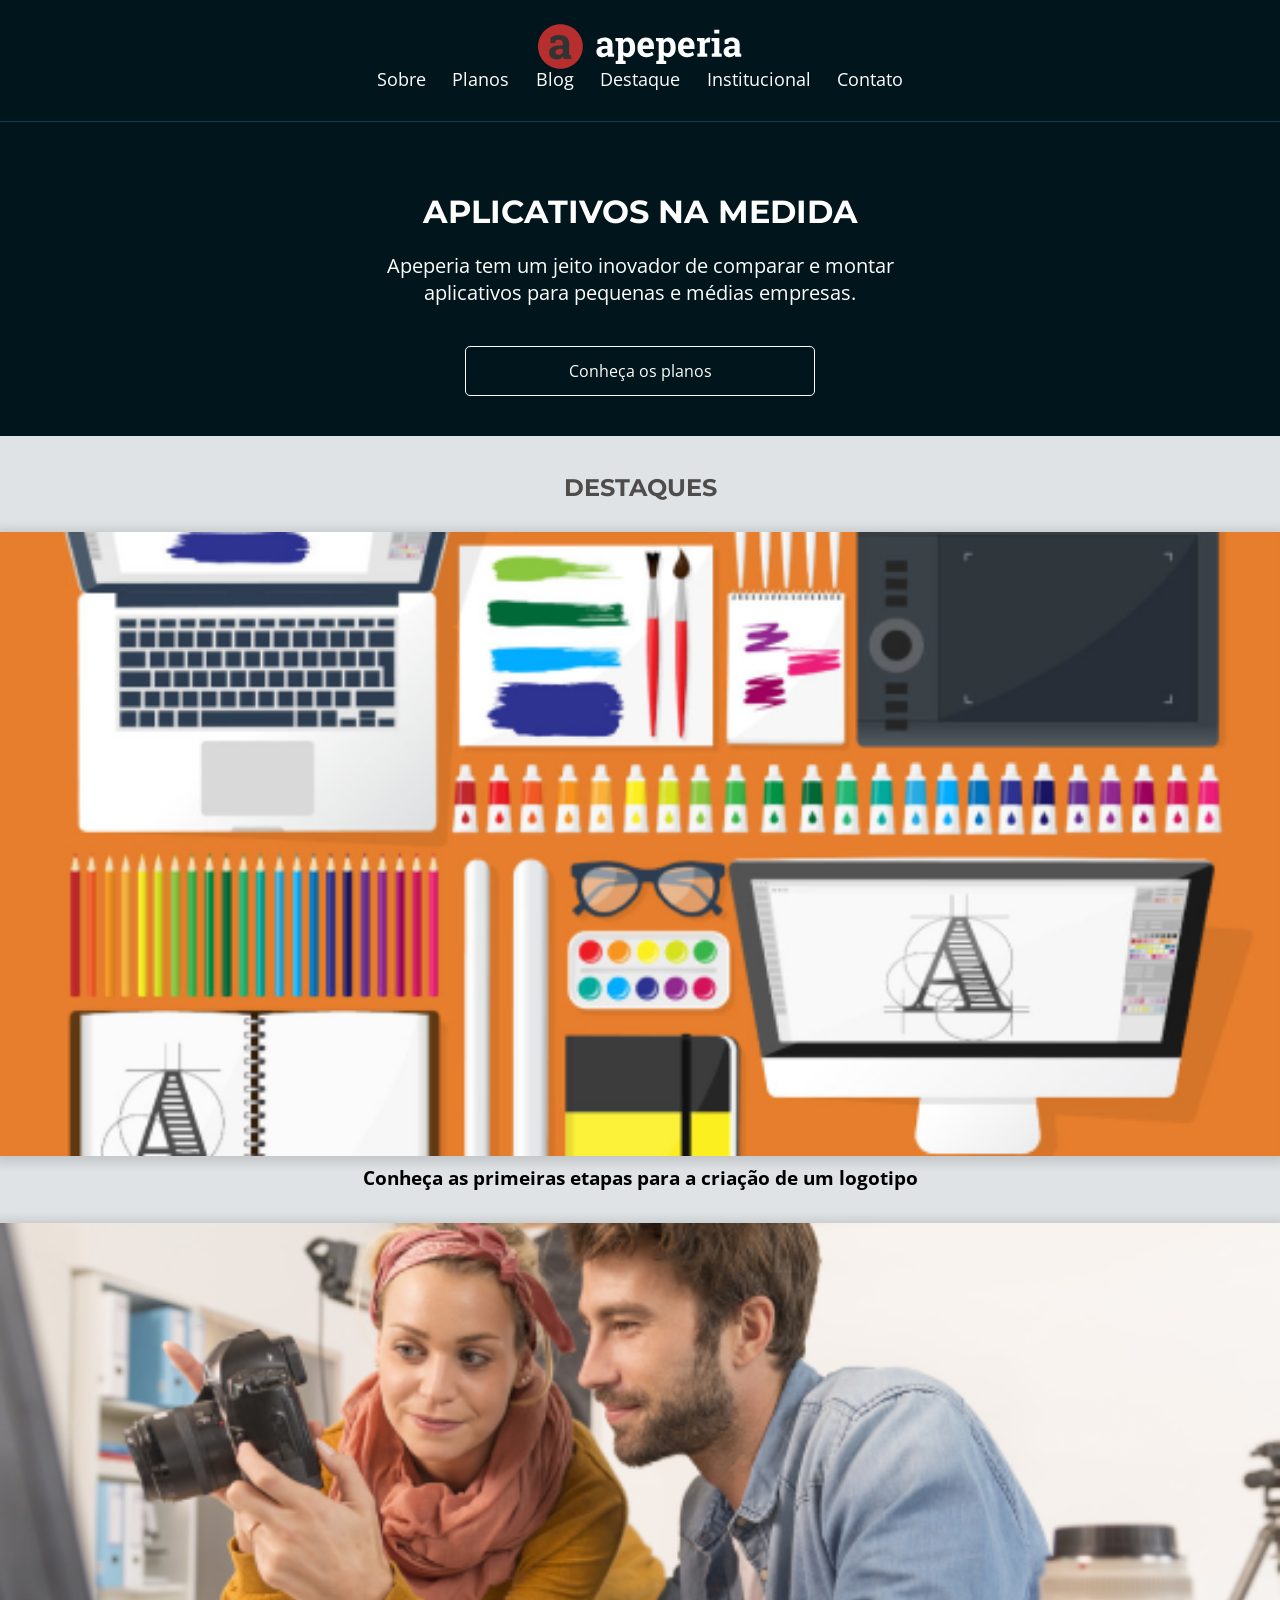
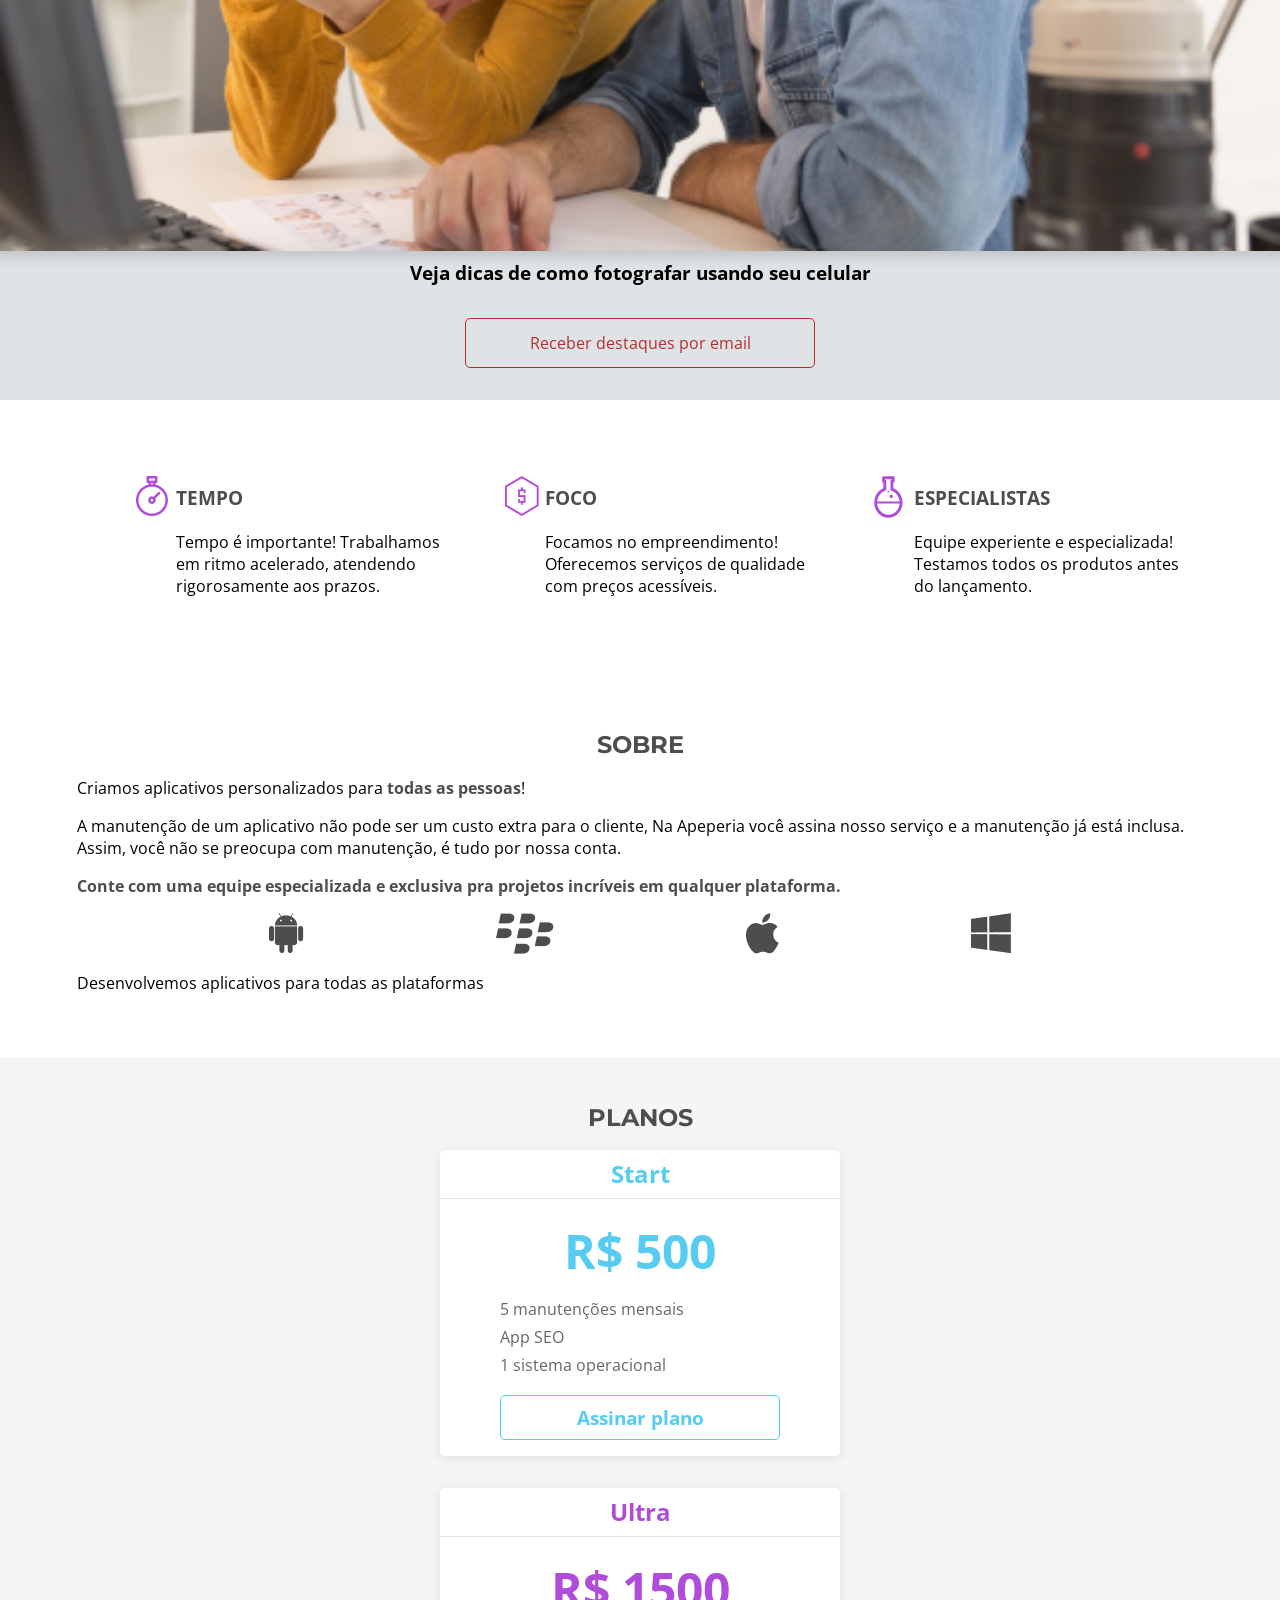
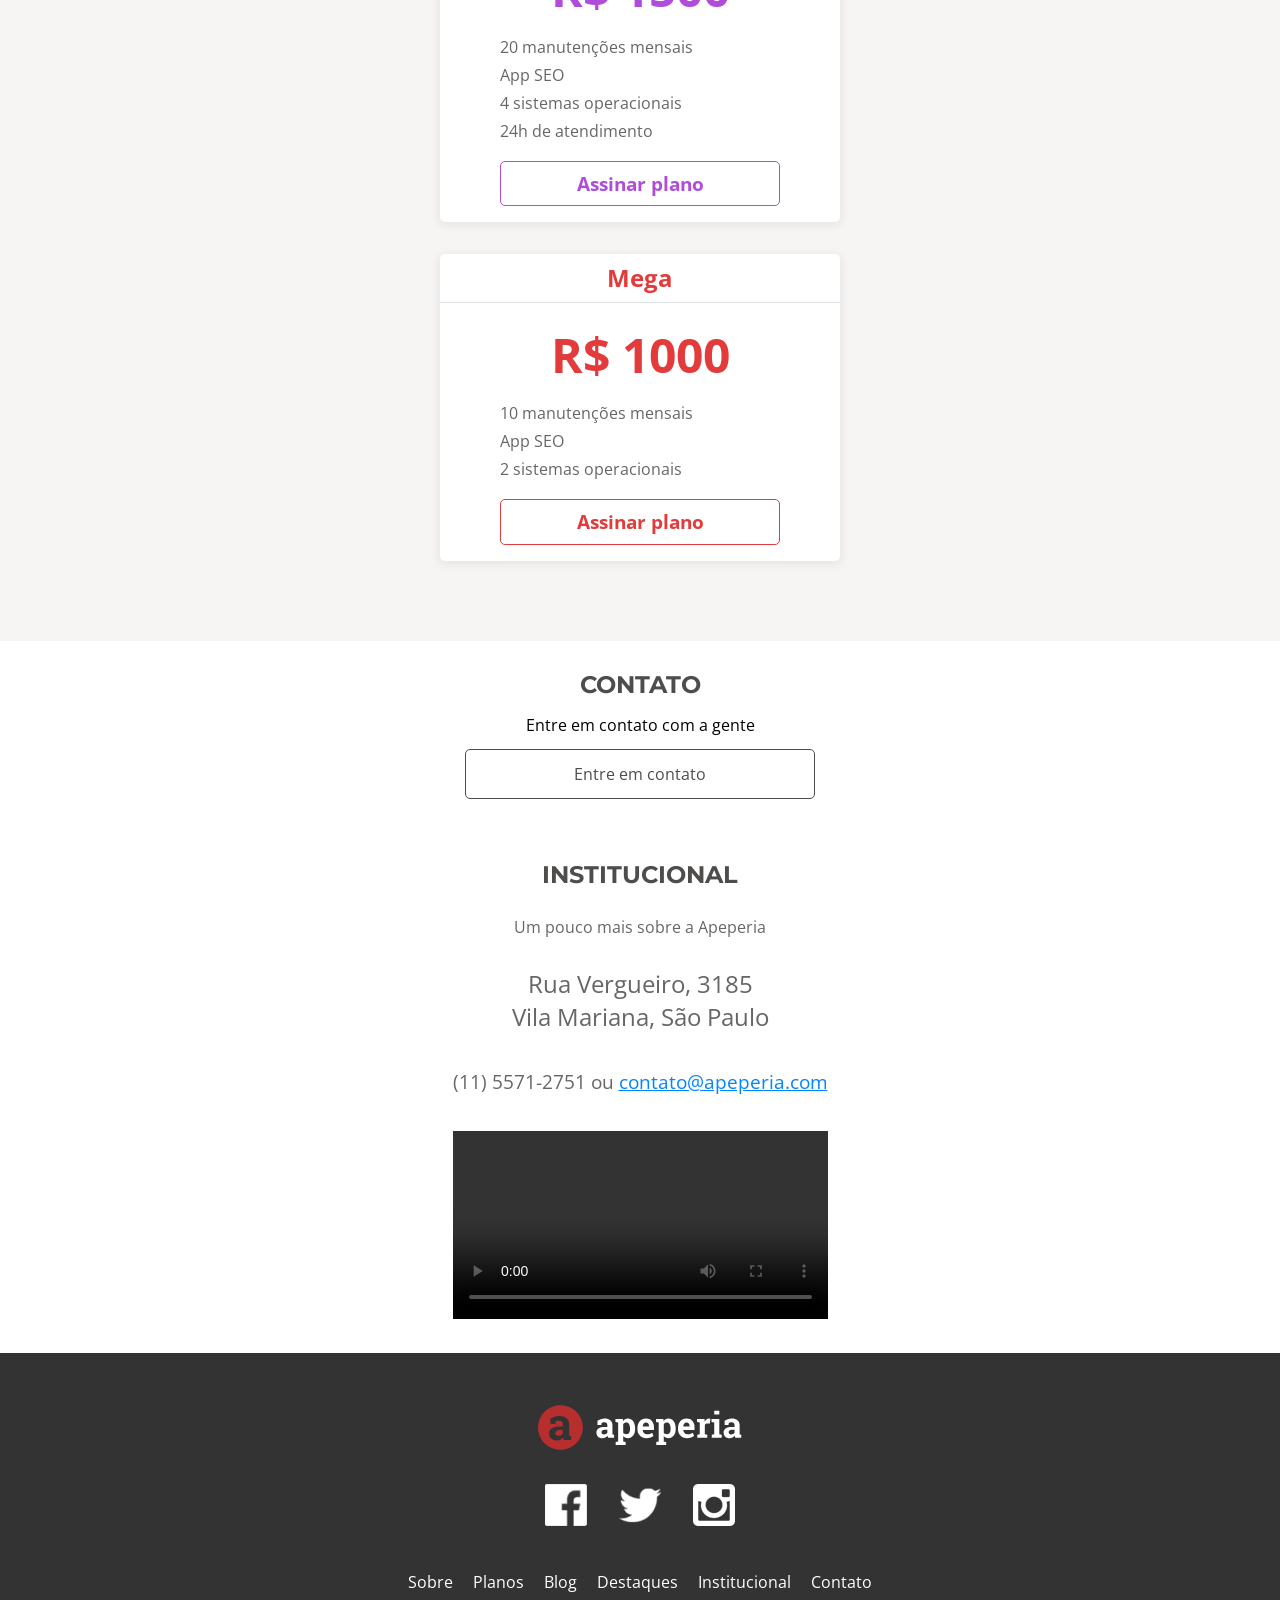
==== docs/index.html @ c00526e3 "alteração do nome das pastas" ====
<!DOCTYPE html>
<html lang="pt">
<head>
    <meta charset="UTF-8">
    <meta http-equiv="X-UA-Compatible" content="IE=edge">
    <meta name="viewport" content="width=device-width, initial-scale=1.0">
    <title>Home | Apeperia</title>
    <link rel="stylesheet" href="css/reset.css">
    <link rel="preconnect" href="https://fonts.googleapis.com"><link rel="preconnect" href="https://fonts.gstatic.com" crossorigin><link href="https://fonts.googleapis.com/css2?family=Montserrat:wght@300;400;700&family=Open+Sans:wght@300;400;700&display=swap" rel="stylesheet">
    <link rel="stylesheet" href="css/base.css">
    <link rel="stylesheet" href="css/cabecalho.css">
    <link rel="stylesheet" href="css/chamada.css">
    <link rel="stylesheet" href="css/destaques.css">
    <link rel="stylesheet" href="css/diferenciais.css">
    <link rel="stylesheet" href="css/sobre.css">
    <link rel="stylesheet" href="css/planos.css">
    <link rel="stylesheet" href="css/contato.css">
    <link rel="stylesheet" href="css/institucional.css">
    <link rel="stylesheet" href="css/rodape.css">
</head>
<body>
    <header class="cabecalho container">
        <img src="img/logo-apeperia.svg" alt="Texto alternativo da logo: Logo da Apeperia" class="cabecalho_logo">
        <nav class="cabecalho__navegacao">
            <ul>
                <li class="cabecalho__link"><a href="#">Sobre</a></li>
                <li class="cabecalho__link"><a href="#">Planos</a></li>
                <li class="cabecalho__link"><a href="#">Blog</a></li>
                <li class="cabecalho__link"><a href="#">Destaque</a></li>
                <li class="cabecalho__link"><a href="#">Institucional</a></li>
                <li class="cabecalho__link"><a href="#">Contato</a></li>
            </ul>
        </nav>
    </header>
    <main>
        <section class="chamada container">
            <h1 class="chamada__titulo">Aplicativos Na Medida</h1>
            <p class="chamada__texto">Apeperia tem um jeito inovador de comparar e montar aplicativos para pequenas e médias empresas.</p>
            <a href="#" class="chamada__botao botao">Conheça os planos</a>
        </section>
        <section class="destaques container">
            <h2 class="destaques_titulo">Destaques</h2>
            <a href="#">
                <figure class="destaques_painel">
                    <img src="img/comecando-criar-logotipo.png" alt="Painel do post sobre criação de logotipo" class="destaques_painel-imagem">
                    <figcaption class="destaques_painel-texto">Conheça as primeiras etapas para a criação de um logotipo</figcaption>
                </figure>
            </a>
            <a href="#">
                <figure class="destaques_painel">
                    <img src="img/dicas-fotografia.png" alt="Painel do post sobre fotografia com celular" class="destaques_painel-imagem">
                    <figcaption class="destaques_painel-texto">Veja dicas de como fotografar usando seu celular
                    </figcaption>
                </figure>
            </a>
            <a href="#" class="destaques_botao botao">Receber destaques por email
            </a>
        </section>
        <section class="diferenciais container">
            <ul class="diferenciais__lista">
                <li class="diferenciais__item diferenciais__item--tempo">
                    <h2 class="item__titulo">Tempo</h2>
                    <p class="item__texto">Tempo é importante! Trabalhamos em ritmo acelerado, atendendo rigorosamente aos prazos.</p>
                </li>
                <li class="diferenciais__item diferenciais__item--foco">
                    <h2 class="item__titulo">Foco</h2>
                    <p class="item__texto">Focamos no empreendimento! Oferecemos serviços de qualidade com preços acessíveis.</p>
                </li>
                <li class="diferenciais__item diferenciais__item--especialistas">
                    <h2 class="item__titulo">Especialistas</h2>
                    <p class="item__texto">Equipe experiente e especializada! Testamos todos os produtos antes do lançamento.</p>
                </li>
            </ul>
        </section>
        <section class="sobre container">
            <div class="sobre__conteudo">
                <h2 class="sobre__titulo">Sobre</h2>
                <p class="sobre__texto">Criamos aplicativos personalizados para <strong class="sobre__texto--destaque">todas as pessoas</strong>!</p>
                <p class="sobre__texto">
                    A manutenção de um aplicativo não pode ser um custo extra para o cliente, Na Apeperia você assina nosso serviço e a manutenção já está inclusa. Assim, você não se preocupa com manutenção, é tudo por nossa conta.
                </p>
                <p class="sobre__texto sobre__texto--destaque sobre__texto--divisao">
                    Conte com uma equipe especializada e exclusiva pra projetos incríveis em qualquer plataforma.
                </p>
                <ul class="sobre__plataformas">
                    <li><img src="img/android.png" alt="Ícone do Android"></li>
                    <li><img src="img/blackberry.png" alt="Ícone da Blackberry"></li>
                    <li><img src="img/apple.png" alt="Ícone da Apple"></li>
                    <li><img src="img/windowsphone.png" alt="Ícone da Microsoft"></li>
                </ul>
                <p class="sobre__texto">Desenvolvemos aplicativos para todas as plataformas</p>
            </div>
        </section>
        <section class="planos container">
            <h2 class="planos__titulo">Planos</h2>
            <ul class="planos__cartoes">
                <li class="cartao cartao--start">
                    <h3 class="cartao__titulo">Start</h3>
                    <article class="cartao__conteudo">
                        <p class="cartao__preco"><em>R$ 500</em></p>
                        <p class="cartao__texto">5 manutenções mensais</p>
                        <p class="cartao__texto">App SEO</p>
                        <p class="cartao__texto">1 sistema operacional</p>
                        <a href="plano.html" class="cartao__botao cartao__botao--start botao">Assinar plano</a>
                    </article>
                </li>
                <li class="cartao cartao--ultra">
                    <h3 class="cartao__titulo">Ultra</h3>
                    <article class="cartao__conteudo">
                        <p class="cartao__preco"><em>R$ 1500</em></p>
                        <p class="cartao__texto">20 manutenções mensais</p>
                        <p class="cartao__texto">App SEO</p>
                        <p class="cartao__texto">4 sistemas operacionais</p>
                        <p class="cartao__texto">24h de atendimento</p>
                        <a href="" class="cartao__botao cartao__botao--ultra botao">Assinar plano</a>
                    </article>
                </li>
                <li class="cartao cartao--mega">
                    <h3 class="cartao__titulo">Mega</h3>
                    <p class="cartao__preco"><em>R$ 1000</em></p>
                    <article class="cartao__conteudo">
                        <p class="cartao__texto">10 manutenções mensais</p>
                        <p class="cartao__texto">App SEO</p>
                        <p class="cartao__texto">2 sistemas operacionais</p>
                        <a href="" class="cartao__botao cartao__botao--mega botao">Assinar plano</a>
                    </article>
                </li>
            </ul>
        </section>
        <section class="contato container">
            <h2 class="contato__titulo">Contato</h2>
            <p>Entre em contato com a gente</p>
            <a href="contato.html" class="contato__botao botao">Entre em contato</a>
        </section>
        <section class="institucional container">
            <h2 class="institucional__titulo">Institucional</h2>
            <div class="institucional__conteudo">
                <div class="institucional__informacoes">
                    <p class="institucional__descricao">Um pouco mais sobre a Apeperia</p>
                <address class="institucional__endereco">
                    Rua Vergueiro, 3185</br>
                    Vila Mariana, São Paulo
                    <article class="institucional__contato">
                        <p><a href="tel:+551155712751" class="institucional__contato-telefone">(11) 5571-2751</a> ou <a href="mailto:contato@apeperia.com" class="institucional__contato-email">contato@apeperia.com</a></p>
                    </article>
                </address>
                </div>
                <video src="img/formacao-java.mp4" class="institucional__video" controls></video>
            </div>
        </section>
    </main>
    <footer class="rodape container">
        <img src="img/logo-apeperia.svg" alt="Logo da Apeperia" class="rodape__logo">
        <ul class="rodape__social">
            <li><a href="#" class="rodape__midia"><img src="img/facebook.png" alt="Ícone do Facebook"></a></li>
            <li><a href="#" class="rodape__midia"><img src="img/twitter.png" alt="Ícone do twitter"></a></li>
            <li><a href="#" class="rodape__midia"><img src="img/instagram.png" alt="Ícone do Instagram"></a></li>
        </ul>
        <nav>
            <ul class="rodape__navegacao">
                <li class="rodape__link"><a href="#">Sobre</a></li>
                <li class="rodape__link"><a href="#">Planos</a></li>
                <li class="rodape__link"><a href="#">Blog</a></li>
                <li class="rodape__link"><a href="#">Destaques</a></li>
                <li class="rodape__link"><a href="#">Institucional</a></li>
                <li class="rodape__link"><a href="#">Contato</a></li>
            </ul>
        </nav>
    </footer>
</body>
</html>
---- docs/css/base.css ----
:root {
    --branco: #FFF;
    --azul-claro: #DFE3E5;
    --vermelho-forte: #B72E2E;
    --cinza-escuro: #4F4C4C;
    --cinza-claro: #F7F4F4;
    --cinza-medio: #D9D9D9;
        
    --fonte-link: #0084FF;
    --fonte-cinza: #666;
    --borda-cabecalho-mobile: #103D4A;
    --bg-rodape: #333;
    --bg-chamada-mobile: #00161C;
    
    --planos-cartao-start: #56CCF2;
    --planos-cartao-ultra: #B04CD9;
    --planos-cartao-mega: #E33B3B;
    
    --montserrat: 'Montserrat', 'Sansserif';
}

body {
    font-family: 'Open Sans', 'Sans-serif';
}

.container {
    padding-right: 6%;
    padding-left: 6%;
}

.botao {
    text-align: center;
    display: block;
    width: 100%;
    max-width: 350px;
    box-sizing: border-box;
    padding: 1rem 2rem;
    border: 1px solid var(--branco);
    border-radius: 5px;
}
---- docs/css/cabecalho.css ----
.cabecalho {
    color: #FFF;

    width: 100%;

    box-sizing: border-box;

    display: flex;
    flex-direction: column;
    align-items: center;

    padding-top: .75rem;
    padding-bottom: .75rem;

    border-bottom: 1px solid var(--borda-cabecalho-mobile);

    position: absolute;
}

.cabecalho__logo {
    margin-bottom: 1rem;
}

.cabecalho__navegacao {
    text-align: center;
}

.cabecalho__link {
    font-size: 1.1rem;

    display: inline-block;

    margin-right: .7rem;
    margin-bottom: 1.25rem;
    margin-left: .7rem;
}
---- docs/css/chamada.css ----
.chamada  {
    display: flex;
    flex-direction: column;
    align-items: center;

    color: #FFF;
    text-align: center;
    
    background-color: var(--bg-chamada-mobile);

    padding-top: 12.25rem;
    padding-bottom: 2.5rem;
}

.chamada__titulo {
    font-family: var(--montserrat);
    font-size: 2rem;
    font-weight: 700;
    text-transform: uppercase;

    margin-bottom: 1.5rem;
}

.chamada__texto {
    font-size: 1.25rem;
    line-height: normal;

    margin: 0 auto 2.5rem;
}

.chamada__botao {
    width: 100%;
}

@media screen and (min-width: 768px) {
    .chamada__texto {
        max-width: 600px;
    }
}
---- docs/css/destaques.css ----
.destaques {
    background-color: var(--azul-claro);
    padding-top: 2.5rem;
    padding-bottom: 2rem;
}

.destaques_titulo {
    color: var(--cinza-escuro);
    font-weight: 700;
    font-size: 1.5rem;
    font-family: var(--montserrat);
    text-transform: uppercase;
    text-align: center;
    margin-bottom: 2rem;
}

.destaques_painel {
    display: flex;
    flex-direction: column;
    align-items: center;
    margin-bottom: 2rem;
}

.destaques_painel-imagem {
    width: 100vw;
    box-shadow: 0 2px 10px 5px #00000020;
    margin-bottom: .5rem;
}

.destaques_painel-texto {
    font-weight: 700;
    font-size: 1.2rem;
    line-height: normal;
}

.destaques_botao {
    color: var(--vermelho-forte);
    border-color: var(--vermelho-forte);
    margin: 0 auto;
}
---- docs/css/diferenciais.css ----
.diferenciais {
    padding-top: 3.5rem;
    padding-bottom: 3.5rem;
}

.diferenciais__lista {
    display: flex;
    flex-wrap: wrap;
    justify-content: space-evenly;
}

.diferenciais__item {
    max-width: 350px;

    box-sizing: border-box;

    padding: 2rem 0 2rem 5rem;

    background-repeat: no-repeat;
    background-position: top 1.25rem left 2.5rem;
}

.item__titulo {
    color: var(--cinza-escuro);
    font-weight: 700;
    font-size: 1.2rem;
    text-transform: uppercase;

    margin-bottom: 1.5rem;
}

.diferenciais__item--tempo {
    background-image: url(../img/icone-relogio.png);
}

.diferenciais__item--foco {
    background-image: url(../img/icone-dinheiro.png);
}

.diferenciais__item--especialistas {
    background-image: url(../img/icone-quimica.png);
}

.item__texto {
    line-height: normal;
}
---- docs/css/sobre.css ----
.sobre {
    padding-top: 3rem;
    padding-bottom: 3rem;
}

.sobre__titulo {
    color: var(--cinza-escuro);
    font-weight: 700;
    font-size: 1.5rem;
    font-family: var(--montserrat);
    text-transform: uppercase;
    text-align: center;

    margin-bottom: 1.25rem;
}

.sobre__texto {
    line-height: normal;

    margin-bottom: 1rem;
}

.sobre__texto--destaque {
    color: var(--cinza-escuro);
    font-weight: 700;
}

.sobre__plataformas {
    display: flex;
    flex-wrap: wrap;
    justify-content: space-evenly;

    margin-bottom: 1rem;
}
---- docs/css/planos.css ----
.planos {
    background-color: var(--cinza-claro);
    
    padding-top: 3rem;
    padding-bottom: 3rem;
}

.planos__titulo {
    color: var(--cinza-escuro);
    font-weight: 700;
    font-size: 1.5rem;
    font-family: var(--montserrat);
    text-transform: uppercase;
    text-align: center;

    margin-bottom: 1.25rem;
}

.planos__cartoes {
    display: flex;
    flex-direction: column;
    align-items: center;
}

.cartao {
    display: flex;
    flex-direction: column;

    background-color: var(--branco);

    width: 100%;
    max-width: 300px;

    margin-bottom: 2rem;

    border-radius: 5px;
    box-shadow: 0 2px 10px 2px #00000010;
}

.cartao__titulo {
    font-weight: 700;
    font-size: 1.5rem;
    text-align: center;

    padding: .75rem 0;

    margin-bottom: .5rem;

    border-bottom: 1px solid var(--azul-claro);
}

.cartao__conteudo {
    padding: 0 15%;
}

.cartao__preco {
    font-weight: 700;
    font-size: 3rem;
    text-align: center;

    margin-top: 1.25rem;
    margin-bottom: 1.25rem;
}

.cartao__texto {
    color: var(--fonte-cinza);
    line-height: 28px;
}

.cartao__botao {
    font-size: 1.2rem;
    font-weight: 700;

    width: 100%;

    align-self: center;

    padding: .75rem 2rem;

    margin-top: 1rem;
    margin-bottom: 1rem;
}

.cartao--start {
    color: var(--planos-cartao-start);
}

.cartao--ultra {
    color: var(--planos-cartao-ultra);
}

.cartao--mega {
    color: var(--planos-cartao-mega);
}

.cartao__botao--start {
    border-color: var(--planos-cartao-start);
}

.cartao__botao--ultra {
    border-color: var(--planos-cartao-ultra);
}

.cartao__botao--mega {
    border-color: var(--planos-cartao-mega);
}

@media screen and (min-width: 768px) {
    .cartao {
        max-width: 400px;
    }
}
---- docs/css/contato.css ----
.contato {
    display: flex;
    flex-direction: column;
    align-items: center;

    text-align: center;

    padding-top: 2rem;
    padding-bottom: 2rem;
}

.contato__titulo {
    color: var(--cinza-escuro);
    font-weight: 700;
    font-size: 1.5rem;
    font-family: var(--montserrat);
    text-transform: uppercase;
    text-align: center;

    margin-bottom: 1.25rem;
}

.contato__botao {
    color: var(--cinza-escuro);

    border-color: var(--cinza-escuro);

    margin-top: 1rem;
}
---- docs/css/institucional.css ----
.institucional {
    display: flex;
    flex-direction: column;
    align-items: center;

    color: var(--fonte-cinza);
    text-align: center;

    padding-top: 2rem;
    padding-bottom: 2rem;
}

.institucional__titulo {
    color: var(--cinza-escuro);
    font-weight: 700;
    font-size: 1.5rem;
    font-family: var(--montserrat);
    text-transform: uppercase;
    text-align: center;

    margin-bottom: 2rem;
}

.institucional__descricao {
    margin-bottom: 2rem;
}

.institucional__endereco {
    font-size: 1.5rem;
    line-height: normal;

    margin-bottom: 2rem;
}

.institucional__contato {
    font-size: 1.2rem;
    line-height: 1.8;

    margin-top: 2rem;
}

.institucional__contato-telefone {
    line-height: normal;
}

.institucional__contato-email {
    color: var(--fonte-link);
    text-decoration: underline;
    display: block;
}

.institucional__video {
    width: 100vw;
}


@media screen and (min-width: 768px) {
    .institucional__contato-email {
        display: inline-block;
    }

    .institucional__video {
        width: 100%;
    }
}
---- docs/css/rodape.css ----
.rodape {
    display: flex;
    flex-direction: column;
    align-items: center;

    background-color: var(--bg-rodape);

    padding-top: 2.5rem;
    padding-bottom: 2rem;
}

.rodape__social {
    display: flex;
}

.rodape__midia {
    display: block;

    width: 42px;
    height: 42px;

    margin: 2rem 1rem;
}

.rodape__navegacao {
    color: var(--branco);
    text-align: center;
    line-height: 3;
}


.rodape__link {
    display: inline-block;

    margin: 0 .5rem .7rem;
}
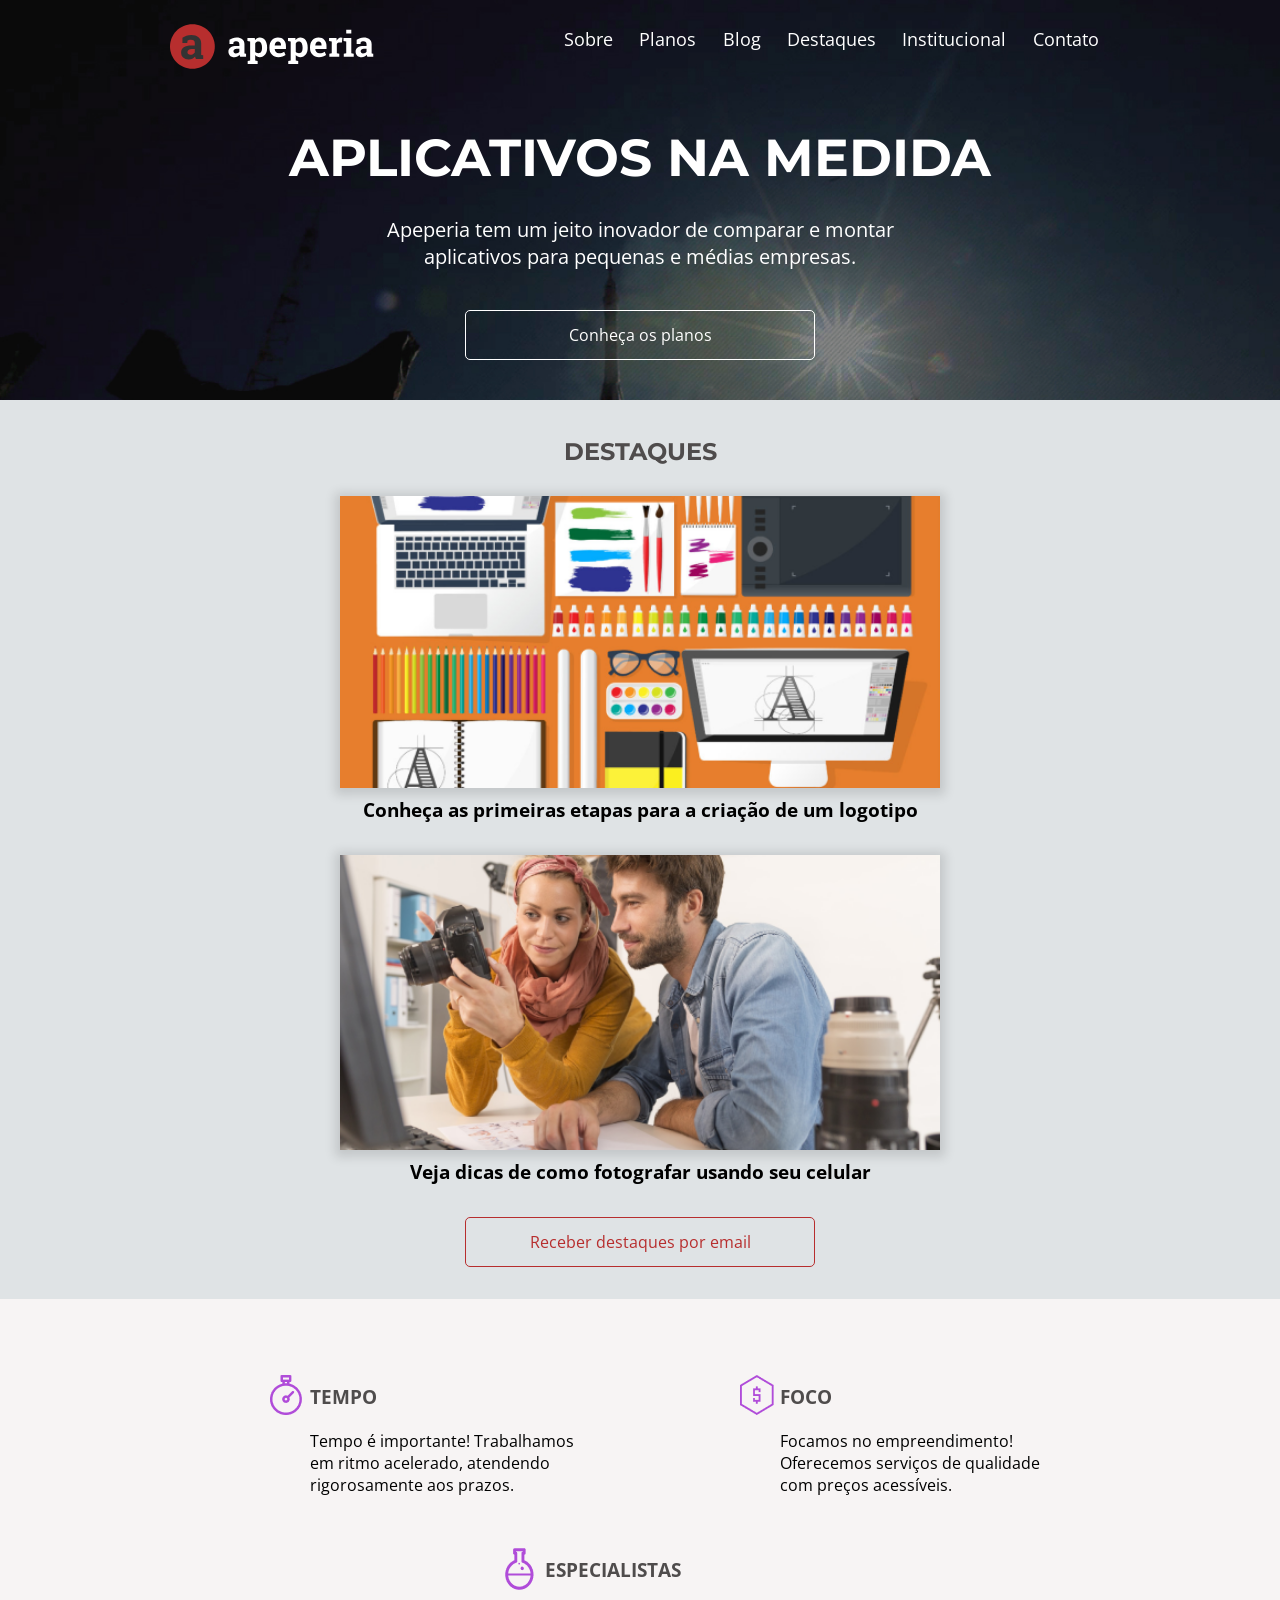
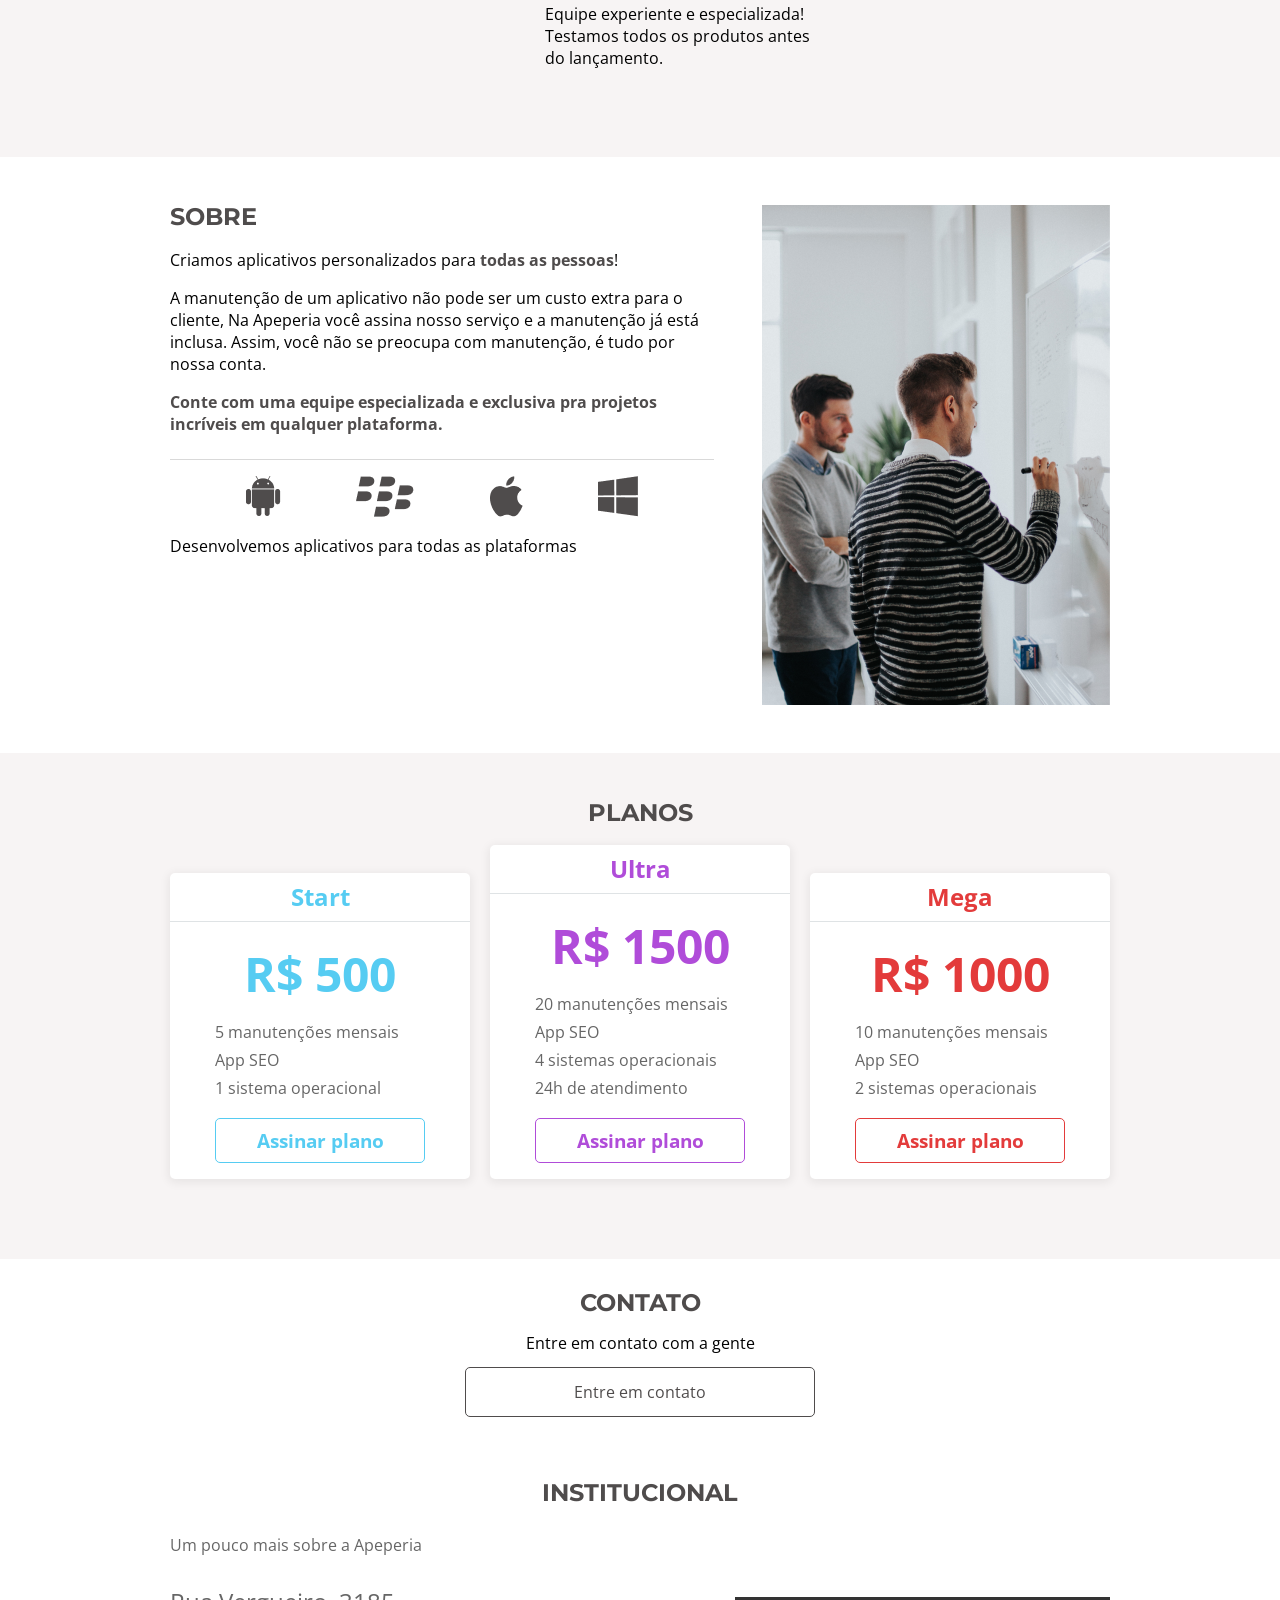
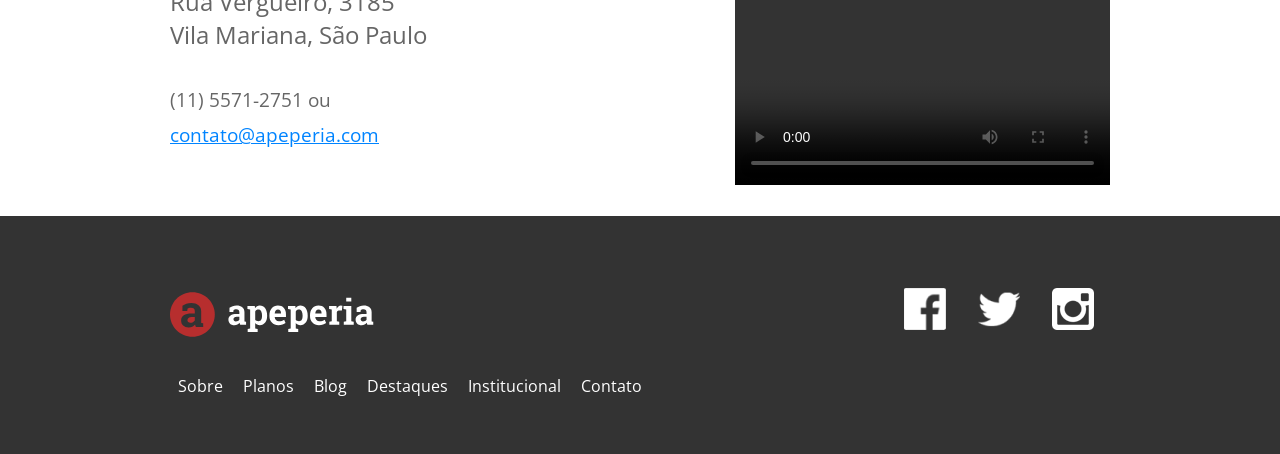
==== commit eea210a6: "site responsivo finalizado" ====
--- a/docs/index.html
+++ b/docs/index.html
@@ -1,171 +1,169 @@
 <!DOCTYPE html>
-<html lang="pt">
-<head>
-    <meta charset="UTF-8">
-    <meta http-equiv="X-UA-Compatible" content="IE=edge">
-    <meta name="viewport" content="width=device-width, initial-scale=1.0">
-    <title>Home | Apeperia</title>
-    <link rel="stylesheet" href="css/reset.css">
-    <link rel="preconnect" href="https://fonts.googleapis.com"><link rel="preconnect" href="https://fonts.gstatic.com" crossorigin><link href="https://fonts.googleapis.com/css2?family=Montserrat:wght@300;400;700&family=Open+Sans:wght@300;400;700&display=swap" rel="stylesheet">
-    <link rel="stylesheet" href="css/base.css">
-    <link rel="stylesheet" href="css/cabecalho.css">
-    <link rel="stylesheet" href="css/chamada.css">
-    <link rel="stylesheet" href="css/destaques.css">
-    <link rel="stylesheet" href="css/diferenciais.css">
-    <link rel="stylesheet" href="css/sobre.css">
-    <link rel="stylesheet" href="css/planos.css">
-    <link rel="stylesheet" href="css/contato.css">
-    <link rel="stylesheet" href="css/institucional.css">
-    <link rel="stylesheet" href="css/rodape.css">
-</head>
-<body>
-    <header class="cabecalho container">
-        <img src="img/logo-apeperia.svg" alt="Texto alternativo da logo: Logo da Apeperia" class="cabecalho_logo">
-        <nav class="cabecalho__navegacao">
-            <ul>
-                <li class="cabecalho__link"><a href="#">Sobre</a></li>
-                <li class="cabecalho__link"><a href="#">Planos</a></li>
-                <li class="cabecalho__link"><a href="#">Blog</a></li>
-                <li class="cabecalho__link"><a href="#">Destaque</a></li>
-                <li class="cabecalho__link"><a href="#">Institucional</a></li>
-                <li class="cabecalho__link"><a href="#">Contato</a></li>
+<html>
+    <head>
+        <meta charset="utf-8">
+        <meta name="viewport" content="width=device-width initial-scale=1.0">
+        <title>Home | Apeperia</title>
+        <link href="https://fonts.googleapis.com/css2?family=Montserrat:wght@300;400;700&family=Open+Sans:wght@300;400;700&display=swap" rel="stylesheet">
+        <link href="css/reset.css" rel="stylesheet">
+        <link href="css/base.css" rel="stylesheet">
+        <link href="css/cabecalho.css" rel="stylesheet">
+        <link href="css/chamada.css" rel="stylesheet">
+        <link href="css/destaques.css" rel="stylesheet">
+        <link href="css/diferenciais.css" rel="stylesheet">
+        <link href="css/sobre.css" rel="stylesheet">
+        <link href="css/planos.css" rel="stylesheet">
+        <link href="css/contato.css" rel="stylesheet">
+        <link href="css/institucional.css" rel="stylesheet">
+        <link href="css/rodape.css" rel="stylesheet">
+    </head>
+    <body>
+        <header class="cabecalho container">
+            <img src="img/logo-apeperia.svg" alt="Logo da Apeperia" class="cabecalho__logo">
+            <nav class="cabecalho__navegacao">
+                <ul>
+                    <li class="cabecalho__link"><a href="#">Sobre</a></li>
+                    <li class="cabecalho__link"><a href="#">Planos</a></li>
+                    <li class="cabecalho__link"><a href="#">Blog</a></li>
+                    <li class="cabecalho__link"><a href="#">Destaques</a></li>
+                    <li class="cabecalho__link"><a href="#">Institucional</a></li>
+                    <li class="cabecalho__link"><a href="#">Contato</a></li>
+                </ul>
+            </nav>
+        </header>
+        <main>
+            <section class="chamada container">
+                <h1 class="chamada__titulo">Aplicativos Na Medida</h1>
+                <p class="chamada__texto">Apeperia tem um jeito inovador de comparar e montar aplicativos para pequenas e médias empresas.</p>
+                <a href="#" class="chamada__botao botao">Conheça os planos</a>
+            </section>
+            <section class="destaques container">
+                <h2 class="destaques__titulo">Destaques</h2>
+                <a href="#">
+                    <figure class="destaques__painel">
+                        <img src="img/comecando-criar-logotipo.png" alt="Painel do post sobre criação de logotipo" class="destaques__painel-imagem">
+                        <figcaption class="destaques__painel-texto">Conheça as primeiras etapas para a criação de um logotipo</figcaption>
+                    </figure>
+                </a>
+                <a href="#">
+                    <figure class="destaques__painel">
+                        <img src="img/dicas-fotografia.png" alt="Painel do post sobre fotografia com celular" class="destaques__painel-imagem">
+                        <figcaption class="destaques__painel-texto">Veja dicas de como fotografar usando seu celular</figcaption>
+                    </figure>
+                </a>
+                <a href="#" class="destaques__botao botao">Receber destaques por email</a>
+            </section>
+            <section class="diferenciais container">
+                <ul class="diferenciais__lista">
+                    <li class="diferenciais__item diferenciais__item--tempo">
+                        <h2 class="item__titulo">Tempo</h2>
+                        <p class="item__texto">Tempo é importante! Trabalhamos em ritmo acelerado, atendendo rigorosamente aos prazos.</p>
+                    </li>
+                    <li class="diferenciais__item diferenciais__item--foco">
+                        <h2 class="item__titulo">Foco</h2>
+                        <p class="item__texto">Focamos no empreendimento! Oferecemos serviços de qualidade com preços acessíveis.</p>
+                    </li>
+                    <li class="diferenciais__item diferenciais__item--especialistas">
+                        <h2 class="item__titulo">Especialistas</h2>
+                        <p class="item__texto">Equipe experiente e especializada! Testamos todos os produtos antes do lançamento.</p>
+                    </li>
+                </ul>
+            </section>
+            <section class="sobre container">
+                <div class="sobre__conteudo">
+                    <h2 class="sobre__titulo">Sobre</h2>
+                    <p class="sobre__texto">Criamos aplicativos personalizados para <strong class="sobre__texto--destaque">todas as pessoas</strong>!</p>
+                    <p class="sobre__texto">
+                        A manutenção de um aplicativo não pode ser um custo extra para o cliente, Na Apeperia você assina nosso serviço e a manutenção já está inclusa. Assim, você não se preocupa com manutenção, é tudo por nossa conta.
+                    </p>
+                    <p class="sobre__texto sobre__texto--destaque sobre__texto--divisao">
+                        Conte com uma equipe especializada e exclusiva pra projetos incríveis em qualquer plataforma.
+                    </p>
+                    <ul class="sobre__plataformas">
+                        <li><img src="img/android.png" alt="Ícone do Android"></li>
+                        <li><img src="img/blackberry.png" alt="Ícone da Blackberry"></li>
+                        <li><img src="img/apple.png" alt="Ícone da Apple"></li>
+                        <li><img src="img/windowsphone.png" alt="Ícone da Microsoft"></li>
+                    </ul>
+                    <p class="sobre__texto">Desenvolvemos aplicativos para todas as plataformas</p>
+                </div>
+                <img src="img/sobre-apeperia.png" alt="Sobre a Apeperia" class="sobre__imagem">
+            </section>
+            <section class="planos container">
+                <h2 class="planos__titulo">Planos</h2>
+                <ul class="planos__cartoes">
+                    <li class="cartao cartao--start">
+                        <h3 class="cartao__titulo">Start</h3>
+                        <article class="cartao__conteudo">
+                            <p class="cartao__preco"><em>R$ 500</em></p>
+                            <p class="cartao__texto">5 manutenções mensais</p>
+                            <p class="cartao__texto">App SEO</p>
+                            <p class="cartao__texto">1 sistema operacional</p>
+                            <a href="plano.html" class="cartao__botao cartao__botao--start botao">Assinar plano</a>
+                        </article>
+                    </li>
+                    <li class="cartao cartao--ultra">
+                        <h3 class="cartao__titulo">Ultra</h3>
+                        <article class="cartao__conteudo">
+                            <p class="cartao__preco"><em>R$ 1500</em></p>
+                            <p class="cartao__texto">20 manutenções mensais</p>
+                            <p class="cartao__texto">App SEO</p>
+                            <p class="cartao__texto">4 sistemas operacionais</p>
+                            <p class="cartao__texto">24h de atendimento</p>
+                            <a href="" class="cartao__botao cartao__botao--ultra botao">Assinar plano</a>
+                        </article>
+                    </li>
+                    <li class="cartao cartao--mega">
+                        <h3 class="cartao__titulo">Mega</h3>
+                        <p class="cartao__preco"><em>R$ 1000</em></p>
+                        <article class="cartao__conteudo">
+                            <p class="cartao__texto">10 manutenções mensais</p>
+                            <p class="cartao__texto">App SEO</p>
+                            <p class="cartao__texto">2 sistemas operacionais</p>
+                            <a href="" class="cartao__botao cartao__botao--mega botao">Assinar plano</a>
+                        </article>
+                    </li>
+                </ul>
+            </section>
+            <section class="contato container">
+                <h2 class="contato__titulo">Contato</h2>
+                <p>Entre em contato com a gente</p>
+                <a href="contato.html" class="contato__botao botao">Entre em contato</a>
+            </section>
+            <section class="institucional container">
+                <h2 class="institucional__titulo">Institucional</h2>
+                <div class="institucional__conteudo">
+                    <div class="institucional__informacoes">
+                        <p class="institucional__descricao">Um pouco mais sobre a Apeperia</p>
+                    <address class="institucional__endereco">
+                        Rua Vergueiro, 3185</br>
+                        Vila Mariana, São Paulo
+                        <article class="institucional__contato">
+                            <p><a href="tel:+551155712751" class="institucional__contato-telefone">(11) 5571-2751</a> ou <a href="mailto:contato@apeperia.com" class="institucional__contato-email">contato@apeperia.com</a></p>
+                        </article>
+                    </address>
+                    </div>
+                    <video src="img/formacao-java.mp4" class="institucional__video" controls></video>
+                </div>
+            </section>
+        </main>
+        <footer class="rodape container">
+            <img src="img/logo-apeperia.svg" alt="Logo da Apeperia" class="rodape__logo">
+            <ul class="rodape__social">
+                <li><a href="#" class="rodape__midia"><img src="img/facebook.png" alt="Ícone do Facebook"></a></li>
+                <li><a href="#" class="rodape__midia"><img src="img/twitter.png" alt="Ícone do twitter"></a></li>
+                <li><a href="#" class="rodape__midia"><img src="img/instagram.png" alt="Ícone do Instagram"></a></li>
             </ul>
-        </nav>
-    </header>
-    <main>
-        <section class="chamada container">
-            <h1 class="chamada__titulo">Aplicativos Na Medida</h1>
-            <p class="chamada__texto">Apeperia tem um jeito inovador de comparar e montar aplicativos para pequenas e médias empresas.</p>
-            <a href="#" class="chamada__botao botao">Conheça os planos</a>
-        </section>
-        <section class="destaques container">
-            <h2 class="destaques_titulo">Destaques</h2>
-            <a href="#">
-                <figure class="destaques_painel">
-                    <img src="img/comecando-criar-logotipo.png" alt="Painel do post sobre criação de logotipo" class="destaques_painel-imagem">
-                    <figcaption class="destaques_painel-texto">Conheça as primeiras etapas para a criação de um logotipo</figcaption>
-                </figure>
-            </a>
-            <a href="#">
-                <figure class="destaques_painel">
-                    <img src="img/dicas-fotografia.png" alt="Painel do post sobre fotografia com celular" class="destaques_painel-imagem">
-                    <figcaption class="destaques_painel-texto">Veja dicas de como fotografar usando seu celular
-                    </figcaption>
-                </figure>
-            </a>
-            <a href="#" class="destaques_botao botao">Receber destaques por email
-            </a>
-        </section>
-        <section class="diferenciais container">
-            <ul class="diferenciais__lista">
-                <li class="diferenciais__item diferenciais__item--tempo">
-                    <h2 class="item__titulo">Tempo</h2>
-                    <p class="item__texto">Tempo é importante! Trabalhamos em ritmo acelerado, atendendo rigorosamente aos prazos.</p>
-                </li>
-                <li class="diferenciais__item diferenciais__item--foco">
-                    <h2 class="item__titulo">Foco</h2>
-                    <p class="item__texto">Focamos no empreendimento! Oferecemos serviços de qualidade com preços acessíveis.</p>
-                </li>
-                <li class="diferenciais__item diferenciais__item--especialistas">
-                    <h2 class="item__titulo">Especialistas</h2>
-                    <p class="item__texto">Equipe experiente e especializada! Testamos todos os produtos antes do lançamento.</p>
-                </li>
-            </ul>
-        </section>
-        <section class="sobre container">
-            <div class="sobre__conteudo">
-                <h2 class="sobre__titulo">Sobre</h2>
-                <p class="sobre__texto">Criamos aplicativos personalizados para <strong class="sobre__texto--destaque">todas as pessoas</strong>!</p>
-                <p class="sobre__texto">
-                    A manutenção de um aplicativo não pode ser um custo extra para o cliente, Na Apeperia você assina nosso serviço e a manutenção já está inclusa. Assim, você não se preocupa com manutenção, é tudo por nossa conta.
-                </p>
-                <p class="sobre__texto sobre__texto--destaque sobre__texto--divisao">
-                    Conte com uma equipe especializada e exclusiva pra projetos incríveis em qualquer plataforma.
-                </p>
-                <ul class="sobre__plataformas">
-                    <li><img src="img/android.png" alt="Ícone do Android"></li>
-                    <li><img src="img/blackberry.png" alt="Ícone da Blackberry"></li>
-                    <li><img src="img/apple.png" alt="Ícone da Apple"></li>
-                    <li><img src="img/windowsphone.png" alt="Ícone da Microsoft"></li>
+            <nav>
+                <ul class="rodape__navegacao">
+                    <li class="rodape__link"><a href="#">Sobre</a></li>
+                    <li class="rodape__link"><a href="#">Planos</a></li>
+                    <li class="rodape__link"><a href="#">Blog</a></li>
+                    <li class="rodape__link"><a href="#">Destaques</a></li>
+                    <li class="rodape__link"><a href="#">Institucional</a></li>
+                    <li class="rodape__link"><a href="#">Contato</a></li>
                 </ul>
-                <p class="sobre__texto">Desenvolvemos aplicativos para todas as plataformas</p>
-            </div>
-        </section>
-        <section class="planos container">
-            <h2 class="planos__titulo">Planos</h2>
-            <ul class="planos__cartoes">
-                <li class="cartao cartao--start">
-                    <h3 class="cartao__titulo">Start</h3>
-                    <article class="cartao__conteudo">
-                        <p class="cartao__preco"><em>R$ 500</em></p>
-                        <p class="cartao__texto">5 manutenções mensais</p>
-                        <p class="cartao__texto">App SEO</p>
-                        <p class="cartao__texto">1 sistema operacional</p>
-                        <a href="plano.html" class="cartao__botao cartao__botao--start botao">Assinar plano</a>
-                    </article>
-                </li>
-                <li class="cartao cartao--ultra">
-                    <h3 class="cartao__titulo">Ultra</h3>
-                    <article class="cartao__conteudo">
-                        <p class="cartao__preco"><em>R$ 1500</em></p>
-                        <p class="cartao__texto">20 manutenções mensais</p>
-                        <p class="cartao__texto">App SEO</p>
-                        <p class="cartao__texto">4 sistemas operacionais</p>
-                        <p class="cartao__texto">24h de atendimento</p>
-                        <a href="" class="cartao__botao cartao__botao--ultra botao">Assinar plano</a>
-                    </article>
-                </li>
-                <li class="cartao cartao--mega">
-                    <h3 class="cartao__titulo">Mega</h3>
-                    <p class="cartao__preco"><em>R$ 1000</em></p>
-                    <article class="cartao__conteudo">
-                        <p class="cartao__texto">10 manutenções mensais</p>
-                        <p class="cartao__texto">App SEO</p>
-                        <p class="cartao__texto">2 sistemas operacionais</p>
-                        <a href="" class="cartao__botao cartao__botao--mega botao">Assinar plano</a>
-                    </article>
-                </li>
-            </ul>
-        </section>
-        <section class="contato container">
-            <h2 class="contato__titulo">Contato</h2>
-            <p>Entre em contato com a gente</p>
-            <a href="contato.html" class="contato__botao botao">Entre em contato</a>
-        </section>
-        <section class="institucional container">
-            <h2 class="institucional__titulo">Institucional</h2>
-            <div class="institucional__conteudo">
-                <div class="institucional__informacoes">
-                    <p class="institucional__descricao">Um pouco mais sobre a Apeperia</p>
-                <address class="institucional__endereco">
-                    Rua Vergueiro, 3185</br>
-                    Vila Mariana, São Paulo
-                    <article class="institucional__contato">
-                        <p><a href="tel:+551155712751" class="institucional__contato-telefone">(11) 5571-2751</a> ou <a href="mailto:contato@apeperia.com" class="institucional__contato-email">contato@apeperia.com</a></p>
-                    </article>
-                </address>
-                </div>
-                <video src="img/formacao-java.mp4" class="institucional__video" controls></video>
-            </div>
-        </section>
-    </main>
-    <footer class="rodape container">
-        <img src="img/logo-apeperia.svg" alt="Logo da Apeperia" class="rodape__logo">
-        <ul class="rodape__social">
-            <li><a href="#" class="rodape__midia"><img src="img/facebook.png" alt="Ícone do Facebook"></a></li>
-            <li><a href="#" class="rodape__midia"><img src="img/twitter.png" alt="Ícone do twitter"></a></li>
-            <li><a href="#" class="rodape__midia"><img src="img/instagram.png" alt="Ícone do Instagram"></a></li>
-        </ul>
-        <nav>
-            <ul class="rodape__navegacao">
-                <li class="rodape__link"><a href="#">Sobre</a></li>
-                <li class="rodape__link"><a href="#">Planos</a></li>
-                <li class="rodape__link"><a href="#">Blog</a></li>
-                <li class="rodape__link"><a href="#">Destaques</a></li>
-                <li class="rodape__link"><a href="#">Institucional</a></li>
-                <li class="rodape__link"><a href="#">Contato</a></li>
-            </ul>
-        </nav>
-    </footer>
-</body>
+            </nav>
+        </footer>
+    </body>
 </html>
--- a/docs/css/base.css
+++ b/docs/css/base.css
@@ -15,12 +15,12 @@
     --planos-cartao-start: #56CCF2;
     --planos-cartao-ultra: #B04CD9;
     --planos-cartao-mega: #E33B3B;
-    
-    --montserrat: 'Montserrat', 'Sansserif';
+
+    --montserrat: 'Montserrat', sans-serif;
 }
 
 body {
-    font-family: 'Open Sans', 'Sans-serif';
+    font-family: 'Open Sans', sans-serif;
 }
 
 .container {
@@ -30,11 +30,23 @@
 
 .botao {
     text-align: center;
+
     display: block;
+
     width: 100%;
     max-width: 350px;
+
     box-sizing: border-box;
+
     padding: 1rem 2rem;
+
     border: 1px solid var(--branco);
     border-radius: 5px;
+}
+
+@media screen and (min-width: 1024px) {
+    .container {
+        padding-left: calc((100% - 940px)/2);
+        padding-right: calc((100% - 940px)/2);
+    }
 }
--- a/docs/css/cabecalho.css
+++ b/docs/css/cabecalho.css
@@ -1,5 +1,5 @@
 .cabecalho {
-    color: #FFF;
+    color: var(--branco);
 
     width: 100%;
 
@@ -34,3 +34,12 @@
     margin-bottom: 1.25rem;
     margin-left: .7rem;
 }
+
+@media screen and (min-width: 1024px) {
+    .cabecalho {
+        flex-direction: row;
+        justify-content: space-between;
+
+        border: none;
+    }
+}
--- a/docs/css/chamada.css
+++ b/docs/css/chamada.css
@@ -36,4 +36,17 @@
     .chamada__texto {
         max-width: 600px;
     }
+}
+
+@media screen and (min-width: 1024px) {
+    .chamada {
+        background-image: url(../img/bg-intro.jpg);
+        background-size: cover;
+        padding-top: 8.25rem;
+    }
+
+    .chamada__titulo {
+        font-size: 3.25rem;
+        margin-bottom: 2rem;
+    }
 }
--- a/docs/css/destaques.css
+++ b/docs/css/destaques.css
@@ -1,40 +1,48 @@
 .destaques {
     background-color: var(--azul-claro);
+
     padding-top: 2.5rem;
     padding-bottom: 2rem;
 }
 
-.destaques_titulo {
+.destaques__titulo {
     color: var(--cinza-escuro);
     font-weight: 700;
     font-size: 1.5rem;
     font-family: var(--montserrat);
     text-transform: uppercase;
     text-align: center;
+
     margin-bottom: 2rem;
 }
 
-.destaques_painel {
+.destaques__painel {
     display: flex;
     flex-direction: column;
     align-items: center;
+
     margin-bottom: 2rem;
 }
 
-.destaques_painel-imagem {
+.destaques__painel-imagem {
     width: 100vw;
+    max-width: 600px;
+
     box-shadow: 0 2px 10px 5px #00000020;
+
     margin-bottom: .5rem;
 }
 
-.destaques_painel-texto {
+.destaques__painel-texto {
     font-weight: 700;
     font-size: 1.2rem;
     line-height: normal;
 }
 
-.destaques_botao {
+.destaques__botao {
     color: var(--vermelho-forte);
+
     border-color: var(--vermelho-forte);
+
     margin: 0 auto;
-}+}
--- a/docs/css/diferenciais.css
+++ b/docs/css/diferenciais.css
@@ -14,19 +14,10 @@
 
     box-sizing: border-box;
 
-    padding: 2rem 0 2rem 5rem;
-
     background-repeat: no-repeat;
     background-position: top 1.25rem left 2.5rem;
-}
 
-.item__titulo {
-    color: var(--cinza-escuro);
-    font-weight: 700;
-    font-size: 1.2rem;
-    text-transform: uppercase;
-
-    margin-bottom: 1.5rem;
+    padding: 2rem 0 2rem 5rem;
 }
 
 .diferenciais__item--tempo {
@@ -41,6 +32,25 @@
     background-image: url(../img/icone-quimica.png);
 }
 
+.item__titulo {
+    color: var(--cinza-escuro);
+    font-weight: 700;
+    font-size: 1.2rem;
+    text-transform: uppercase;
+
+    margin-bottom: 1.5rem;
+}
+
 .item__texto {
     line-height: normal;
 }
+
+@media screen and (min-width: 1024px) {
+    .diferenciais {
+        background-color: var(--cinza-claro);
+    }
+
+    .diferenciais__lista {
+        justify-content: space-around;
+    }
+}
--- a/docs/css/sobre.css
+++ b/docs/css/sobre.css
@@ -32,3 +32,31 @@
 
     margin-bottom: 1rem;
 }
+
+.sobre__imagem {
+    display: none;
+}
+
+@media screen and (min-width: 1024px) {
+    .sobre {
+        display: flex;
+    }
+
+    .sobre__conteudo {
+        margin-right: 3rem;
+    }
+
+    .sobre__titulo {
+        text-align: left;
+    }
+
+    .sobre__texto--divisao {
+        border-bottom: 1px solid var(--cinza-medio);
+
+        padding-bottom: 1.5rem;
+    }
+
+    .sobre__imagem {
+        display: block;
+    }
+}
--- a/docs/css/planos.css
+++ b/docs/css/planos.css
@@ -109,4 +109,16 @@
     .cartao {
         max-width: 400px;
     }
-}+}
+
+@media screen and (min-width: 1024px) {
+    .planos__cartoes {
+        flex-direction: row;
+        justify-content: space-between;
+        align-items: flex-end;
+    }
+
+    .cartao {
+        max-width: 300px;
+    }
+}
--- a/docs/css/institucional.css
+++ b/docs/css/institucional.css
@@ -53,7 +53,6 @@
     width: 100vw;
 }
 
-
 @media screen and (min-width: 768px) {
     .institucional__contato-email {
         display: inline-block;
@@ -62,4 +61,25 @@
     .institucional__video {
         width: 100%;
     }
-}+}
+
+@media screen and (min-width: 1024px) {
+    .institucional__conteudo {
+        width: 100%;
+
+        display: flex;
+        justify-content: space-between;
+        
+        text-align: left;
+    }
+
+    .institucional__video {
+        align-self: flex-end;
+        
+        width: 375px;
+    }
+
+    .institucional__contato-email {
+        display: block;
+    }
+}
--- a/docs/css/rodape.css
+++ b/docs/css/rodape.css
@@ -33,4 +33,18 @@
     display: inline-block;
 
     margin: 0 .5rem .7rem;
+}
+
+@media screen and (min-width: 1024px) {
+    .rodape {
+        flex-direction: row;
+        flex-wrap: wrap;
+        justify-content: space-between;
+    }
+
+    .rodape__navegacao {
+        text-align: left;
+
+        min-width: 600px;
+    }
 }
